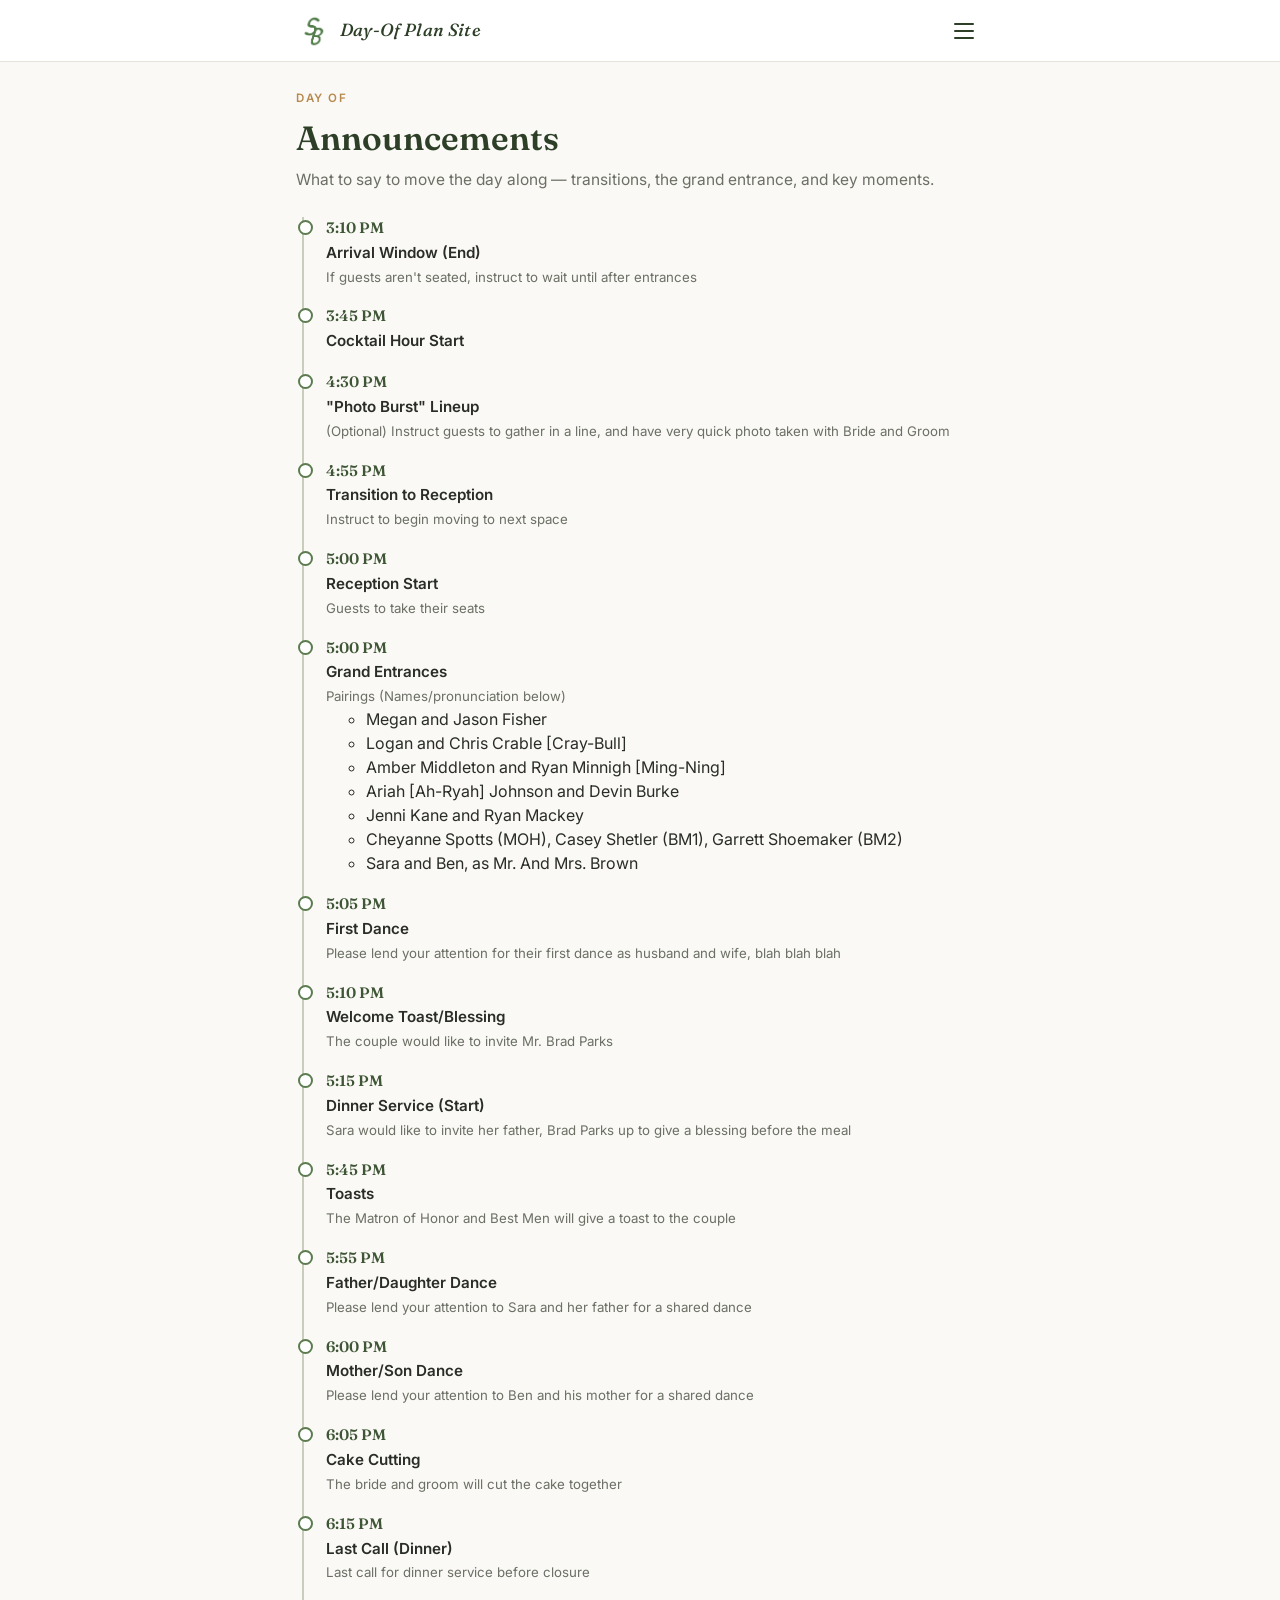
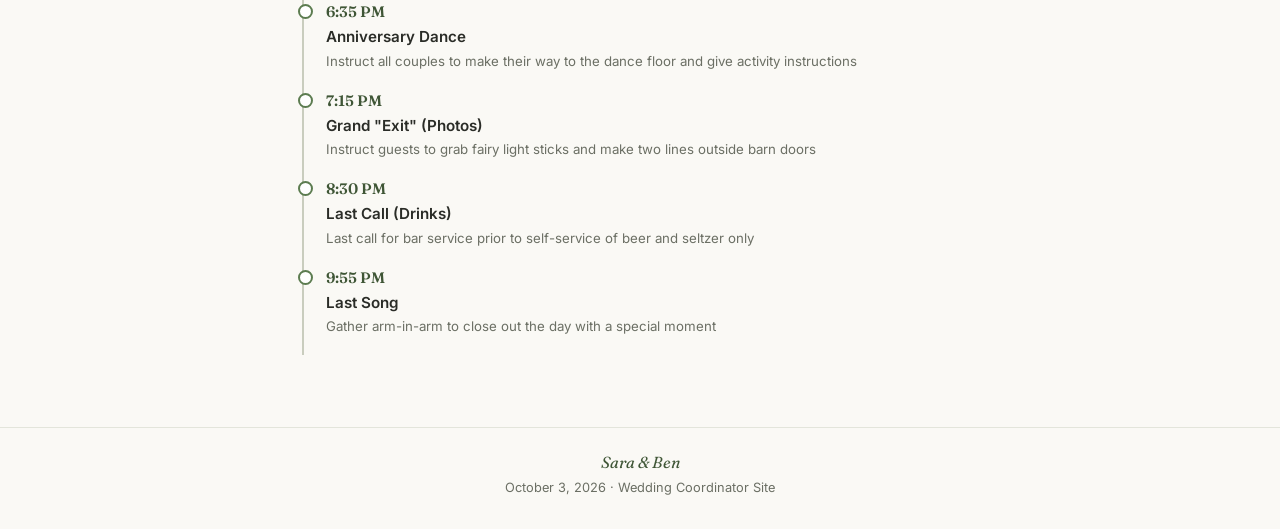
==== announcements.html @ e5827479 "v2 site rework Day-before and day of info now included" ====
<!DOCTYPE html>
<html lang="en">
<head>
<meta charset="UTF-8">
<meta name="viewport" content="width=device-width, initial-scale=1.0">
<title>Announcements — Sara &amp; Ben's Wedding Plan Site</title>
<link rel="icon" href="images/logo.png">
<link rel="stylesheet" href="css/styles.css">
</head>
<body data-page="announcements.html">
<a class="skip-link" href="#main-content">Skip to content</a>
<div id="site-header-mount"></div>

<main id="main-content">
  <p class="page-kicker">Day of</p>
  <h1 class="page-title">Announcements</h1>
  <p class="page-intro">What to say to move the day along — transitions, the grand entrance, and key moments.</p>

  <ol class="timeline">
    <li class="timeline-item">
      <div class="timeline-time">3:10 PM</div>
      <div class="timeline-event">Arrival Window (End)</div>
      <div class="timeline-meta">If guests aren&#x27;t seated, instruct to wait until after entrances</div>
    </li>
    <li class="timeline-item">
      <div class="timeline-time">3:45 PM</div>
      <div class="timeline-event">Cocktail Hour Start</div>
    </li>
    <li class="timeline-item">
      <div class="timeline-time">4:30 PM</div>
      <div class="timeline-event">&quot;Photo Burst&quot; Lineup</div>
      <div class="timeline-meta">(Optional) Instruct guests to gather in a line, and have very quick photo taken with Bride and Groom</div>
    </li>
    <li class="timeline-item">
      <div class="timeline-time">4:55 PM</div>
      <div class="timeline-event">Transition to Reception</div>
      <div class="timeline-meta">Instruct to begin moving to next space</div>
    </li>
    <li class="timeline-item">
      <div class="timeline-time">5:00 PM</div>
      <div class="timeline-event">Reception Start</div>
      <div class="timeline-meta">Guests to take their seats</div>
    </li>
    <li class="timeline-item">
      <div class="timeline-time">5:00 PM</div>
      <div class="timeline-event">Grand Entrances</div>
      <div class="timeline-meta">Pairings (Names/pronunciation below)</div>
      <ul class="ordered-list-sublist">
        <li><span>Megan and Jason Fisher</span></li>
        <li><span>Logan and Chris Crable [Cray-Bull]</span></li>
        <li><span>Amber Middleton and Ryan Minnigh [Ming-Ning]</span></li>
        <li><span>Ariah [Ah-Ryah] Johnson and Devin Burke</span></li>
        <li><span>Jenni Kane and Ryan Mackey</span></li>
        <li><span>Cheyanne Spotts (MOH), Casey Shetler (BM1), Garrett Shoemaker (BM2)</span></li>
        <li><span>Sara and Ben, as Mr. And Mrs. Brown</span></li>
      </ul>
    </li>
    <li class="timeline-item">
      <div class="timeline-time">5:05 PM</div>
      <div class="timeline-event">First Dance</div>
      <div class="timeline-meta">Please lend your attention for their first dance as husband and wife, blah blah blah</div>
    </li>
    <li class="timeline-item">
      <div class="timeline-time">5:10 PM</div>
      <div class="timeline-event">Welcome Toast/Blessing</div>
      <div class="timeline-meta">The couple would like to invite Mr. Brad Parks</div>
    </li>
    <li class="timeline-item">
      <div class="timeline-time">5:15 PM</div>
      <div class="timeline-event">Dinner Service (Start)</div>
      <div class="timeline-meta">Sara would like to invite her father, Brad Parks up to give a blessing before the meal</div>
    </li>
    <li class="timeline-item">
      <div class="timeline-time">5:45 PM</div>
      <div class="timeline-event">Toasts</div>
      <div class="timeline-meta">The Matron of Honor and Best Men will give a toast to the couple</div>
    </li>
    <li class="timeline-item">
      <div class="timeline-time">5:55 PM</div>
      <div class="timeline-event">Father/Daughter Dance</div>
      <div class="timeline-meta">Please lend your attention to Sara and her father for a shared dance</div>
    </li>
    <li class="timeline-item">
      <div class="timeline-time">6:00 PM</div>
      <div class="timeline-event">Mother/Son Dance</div>
      <div class="timeline-meta">Please lend your attention to Ben and his mother for a shared dance</div>
    </li>
    <li class="timeline-item">
      <div class="timeline-time">6:05 PM</div>
      <div class="timeline-event">Cake Cutting</div>
      <div class="timeline-meta">The bride and groom will cut the cake together</div>
    </li>
    <li class="timeline-item">
      <div class="timeline-time">6:15 PM</div>
      <div class="timeline-event">Last Call (Dinner)</div>
      <div class="timeline-meta">Last call for dinner service before closure</div>
    </li>
    <li class="timeline-item">
      <div class="timeline-time">6:35 PM</div>
      <div class="timeline-event">Anniversary Dance</div>
      <div class="timeline-meta">Instruct all couples to make their way to the dance floor and give activity instructions</div>
    </li>
    <li class="timeline-item">
      <div class="timeline-time">7:15 PM</div>
      <div class="timeline-event">Grand &quot;Exit&quot; (Photos)</div>
      <div class="timeline-meta">Instruct guests to grab fairy light sticks and make two lines outside barn doors</div>
    </li>
    <li class="timeline-item">
      <div class="timeline-time">8:30 PM</div>
      <div class="timeline-event">Last Call (Drinks)</div>
      <div class="timeline-meta">Last call for bar service prior to self-service of beer and seltzer only</div>
    </li>
    <li class="timeline-item">
      <div class="timeline-time">9:55 PM</div>
      <div class="timeline-event">Last Song</div>
      <div class="timeline-meta">Gather arm-in-arm to close out the day with a special moment</div>
    </li>  </ol>
</main>

<div id="site-footer-mount"></div>
<script src="js/script.js"></script>
</body>
</html>
---- css/styles.css ----
/* ==========================================================================
   Sara & Ben — Wedding Plan Site
   Shared stylesheet
   ========================================================================== */

@import url('https://fonts.googleapis.com/css2?family=Fraunces:ital,opsz,wght@0,9..144,400;0,9..144,500;0,9..144,600;1,9..144,500&family=Inter:wght@400;500;600;700&display=swap');

:root {
  /* Color */
  --color-primary: #5C7C50;
  --color-primary-dark: #3F5636;
  --color-primary-darker: #2E3F28;
  --color-primary-light: #EAEFE4;
  --color-primary-tint: #F4F6F1;
  --color-gold: #B8894F;
  --color-bg: #FAF9F5;
  --color-card: #FFFFFF;
  --color-text: #2A2C27;
  --color-text-muted: #6B6F64;
  --color-border: #E3E5DB;
  --color-border-strong: #C9CDBE;

  /* Type */
  --font-display: "Fraunces", Georgia, serif;
  --font-body: "Inter", -apple-system, BlinkMacSystemFont, "Segoe UI", sans-serif;

  /* Layout */
  --header-height: 62px;
  --max-width: 720px;
  --radius: 10px;
  --radius-sm: 6px;
  --shadow-sm: 0 1px 2px rgba(37, 43, 27, 0.06);
  --shadow-md: 0 6px 20px rgba(37, 43, 27, 0.10);
}

* { box-sizing: border-box; }

html { -webkit-text-size-adjust: 100%; }

body {
  margin: 0;
  font-family: var(--font-body);
  background: var(--color-bg);
  color: var(--color-text);
  line-height: 1.5;
  -webkit-font-smoothing: antialiased;
}

img { max-width: 100%; display: block; }

a { color: inherit; }

button { font-family: inherit; }

/* ---------- Skip link / focus ---------- */
.skip-link {
  position: absolute;
  left: -999px;
  top: 0;
  background: var(--color-primary-dark);
  color: #fff;
  padding: 10px 16px;
  border-radius: 0 0 8px 0;
  z-index: 200;
}
.skip-link:focus {
  left: 0;
}

:focus-visible {
  outline: 3px solid var(--color-gold);
  outline-offset: 2px;
}

/* ---------- Header ---------- */
.site-header {
  position: sticky;
  top: 0;
  z-index: 100;
  height: var(--header-height);
  background: var(--color-card);
  border-bottom: 1px solid var(--color-border);
}

.header-inner {
  max-width: var(--max-width);
  margin: 0 auto;
  height: 100%;
  display: flex;
  align-items: center;
  justify-content: space-between;
  padding: 0 16px;
}

.brand {
  display: flex;
  align-items: center;
  gap: 10px;
  text-decoration: none;
  color: var(--color-primary-darker);
}

.brand-logo {
  width: 34px;
  height: 34px;
  object-fit: contain;
}

.brand-text {
  font-family: var(--font-display);
  font-style: italic;
  font-weight: 500;
  font-size: 1.1rem;
  letter-spacing: 0.01em;
  white-space: nowrap;
}

@media (max-width: 360px) {
  .brand-text { font-size: 0.95rem; }
}

.menu-toggle {
  width: 40px;
  height: 40px;
  border: none;
  background: transparent;
  border-radius: var(--radius-sm);
  display: flex;
  flex-direction: column;
  align-items: center;
  justify-content: center;
  gap: 5px;
  cursor: pointer;
}

.menu-toggle:hover { background: var(--color-primary-tint); }

.menu-toggle span {
  display: block;
  width: 20px;
  height: 2px;
  background: var(--color-primary-darker);
  border-radius: 2px;
  transition: transform 0.22s ease, opacity 0.22s ease;
}

.menu-toggle[aria-expanded="true"] span:nth-child(1) {
  transform: translateY(7px) rotate(45deg);
}
.menu-toggle[aria-expanded="true"] span:nth-child(2) {
  opacity: 0;
}
.menu-toggle[aria-expanded="true"] span:nth-child(3) {
  transform: translateY(-7px) rotate(-45deg);
}

/* ---------- Slide-down nav menu ---------- */
.site-menu {
  position: fixed;
  top: var(--header-height);
  left: 0;
  right: 0;
  background: var(--color-primary-darker);
  z-index: 100;
  max-height: 0;
  overflow: hidden;
  transition: max-height 0.28s ease;
}

.site-menu.is-open {
  max-height: 480px;
}

.site-menu ul {
  list-style: none;
  margin: 0;
  padding: 8px 0 14px;
  max-width: var(--max-width);
  margin: 0 auto;
}

.site-menu a {
  display: block;
  padding: 13px 20px;
  color: #F2F1EA;
  text-decoration: none;
  font-size: 1.02rem;
  font-weight: 500;
  border-left: 3px solid transparent;
}

.site-menu a:hover,
.site-menu a:focus-visible {
  background: rgba(255,255,255,0.06);
}

.site-menu a.is-active {
  color: #fff;
  border-left-color: var(--color-gold);
  background: rgba(255,255,255,0.06);
}

.menu-overlay {
  position: fixed;
  inset: var(--header-height) 0 0 0;
  background: rgba(20, 24, 16, 0.35);
  z-index: 90;
  opacity: 0;
  pointer-events: none;
  transition: opacity 0.22s ease;
}

.menu-overlay.is-open {
  opacity: 1;
  pointer-events: auto;
}

body.menu-locked {
  overflow: hidden;
}

/* ---------- Page shell ---------- */
main {
  max-width: var(--max-width);
  margin: 0 auto;
  padding: 28px 16px 56px;
  min-height: calc(100vh - var(--header-height) - 120px);
}

.page-title {
  font-family: var(--font-display);
  font-weight: 600;
  font-size: 1.9rem;
  color: var(--color-primary-darker);
  margin: 0 0 4px;
}

.page-kicker {
  text-transform: uppercase;
  letter-spacing: 0.14em;
  font-size: 0.72rem;
  font-weight: 600;
  color: var(--color-gold);
  margin: 0 0 6px;
}

.page-intro {
  color: var(--color-text-muted);
  margin: 0 0 26px;
  font-size: 0.97rem;
}

/* ---------- Home page ---------- */
.hero {
  text-align: center;
  padding: 18px 8px 8px;
}

.hero-mark {
  width: 72px;
  height: 72px;
  margin: 0 auto 18px;
  object-fit: contain;
}

.hero-title {
  font-family: var(--font-display);
  font-weight: 600;
  font-size: 2.1rem;
  line-height: 1.15;
  color: var(--color-primary-darker);
  margin: 0 0 10px;
}

.hero-date {
  display: inline-block;
  font-family: var(--font-body);
  font-weight: 600;
  letter-spacing: 0.06em;
  color: var(--color-primary-dark);
  background: var(--color-primary-light);
  border-radius: 999px;
  padding: 6px 18px;
  font-size: 0.9rem;
  margin-bottom: 30px;
}

.hero-card {
  text-align: left;
  background: var(--color-card);
  border: 1px solid var(--color-border);
  border-radius: var(--radius);
  padding: 20px 22px;
  margin-bottom: 16px;
  box-shadow: var(--shadow-sm);
}

.hero-card h2 {
  font-family: var(--font-display);
  font-style: italic;
  font-weight: 500;
  font-size: 1.15rem;
  margin: 0 0 8px;
  color: var(--color-primary-dark);
}

.hero-card p {
  margin: 0;
  color: var(--color-text-muted);
  font-size: 0.95rem;
}

.hero-nav-list {
  margin-top: 8px;
  display: grid;
  grid-template-columns: 1fr 1fr;
  gap: 10px;
}

.hero-nav-list a {
  display: flex;
  align-items: center;
  gap: 8px;
  text-decoration: none;
  background: var(--color-primary-tint);
  border: 1px solid var(--color-border);
  border-radius: var(--radius-sm);
  padding: 12px 12px;
  font-size: 0.88rem;
  font-weight: 600;
  color: var(--color-primary-darker);
}

.hero-nav-list a:hover { border-color: var(--color-primary); }

.hero-nav-list .dot {
  width: 6px;
  height: 6px;
  border-radius: 50%;
  background: var(--color-gold);
  flex: none;
}

/* ---------- Section header bars (ceremony / food / family) ---------- */
.section-block {
  margin-bottom: 22px;
}

.section-bar {
  background: var(--color-primary);
  color: #fff;
  font-weight: 600;
  font-size: 0.82rem;
  letter-spacing: 0.06em;
  text-transform: uppercase;
  padding: 11px 16px;
  border-radius: var(--radius-sm) var(--radius-sm) 0 0;
}

.section-bar.alt { background: var(--color-primary-dark); }

.section-body {
  background: var(--color-card);
  border: 1px solid var(--color-border);
  border-top: none;
  border-radius: 0 0 var(--radius-sm) var(--radius-sm);
  overflow: hidden;
}

.ordered-list {
  list-style: none;
  margin: 0;
  padding: 0;
  counter-reset: item;
}

.ordered-list li {
  counter-increment: item;
  display: flex;
  gap: 12px;
  align-items: baseline;
  padding: 10px 16px;
  border-bottom: 1px solid var(--color-border);
  font-size: 0.93rem;
}

.ordered-list li:last-child { border-bottom: none; }

.ordered-list li::before {
  content: counter(item);
  flex: none;
  width: 22px;
  height: 22px;
  border-radius: 50%;
  background: var(--color-primary-light);
  color: var(--color-primary-dark);
  font-weight: 700;
  font-size: 0.72rem;
  display: flex;
  align-items: center;
  justify-content: center;
}

/* plain rows, no counter (for food/drink lists where an Order # exists but isn't a rank) */
.plain-list { list-style: none; margin: 0; padding: 0; }
.plain-list li {
  padding: 10px 16px;
  border-bottom: 1px solid var(--color-border);
  font-size: 0.93rem;
  display: flex;
  align-items: baseline;
  gap: 10px;
}
.plain-list li:last-child { border-bottom: none; }

.category-tag {
  flex: none;
  background: var(--color-primary-light);
  color: var(--color-primary-dark);
  font-size: 0.66rem;
  font-weight: 700;
  letter-spacing: 0.05em;
  text-transform: uppercase;
  padding: 3px 8px;
  border-radius: 999px;
  white-space: nowrap;
}

/* ---------- Tables ---------- */
.table-wrap {
  background: var(--color-card);
  border: 1px solid var(--color-border);
  border-radius: var(--radius);
  overflow: hidden;
  box-shadow: var(--shadow-sm);
}

table {
  width: 100%;
  border-collapse: collapse;
  font-size: 0.88rem;
}

thead th {
  background: var(--color-primary-dark);
  color: #fff;
  text-align: left;
  font-weight: 600;
  font-size: 0.72rem;
  letter-spacing: 0.07em;
  text-transform: uppercase;
  padding: 10px 12px;
}

tbody td {
  padding: 10px 12px;
  border-bottom: 1px solid var(--color-border);
  vertical-align: top;
}

tbody tr:last-child td { border-bottom: none; }

tbody tr:nth-child(even) { background: var(--color-primary-tint); }

.cell-primary { font-weight: 600; color: var(--color-primary-darker); }
.cell-muted { color: var(--color-text-muted); font-size: 0.85em; }

a.phone-link {
  color: var(--color-primary-dark);
  font-weight: 600;
  text-decoration: none;
}
a.phone-link:hover { text-decoration: underline; }

/* ---------- Schedule / timeline ---------- */
.filter-bar {
  position: relative;
  margin-bottom: 18px;
}

.filter-toggle {
  width: 100%;
  display: flex;
  align-items: center;
  justify-content: space-between;
  background: var(--color-primary-light);
  border: 1px solid var(--color-border-strong);
  color: var(--color-primary-darker);
  font-weight: 600;
  font-size: 0.88rem;
  border-radius: var(--radius-sm);
  padding: 11px 14px;
  cursor: pointer;
}

.filter-toggle .chev { transition: transform 0.2s ease; }
.filter-toggle[aria-expanded="true"] .chev { transform: rotate(180deg); }

.filter-count {
  background: var(--color-gold);
  color: #fff;
  border-radius: 999px;
  font-size: 0.7rem;
  padding: 2px 8px;
  margin-left: 8px;
}

.filter-panel {
  display: none;
  background: var(--color-card);
  border: 1px solid var(--color-border-strong);
  border-top: none;
  border-radius: 0 0 var(--radius-sm) var(--radius-sm);
  padding: 12px 14px 14px;
  max-height: 320px;
  overflow-y: auto;
}

.filter-panel.is-open { display: block; }

.filter-actions {
  display: flex;
  gap: 10px;
  margin-bottom: 10px;
  padding-bottom: 10px;
  border-bottom: 1px solid var(--color-border);
}

.filter-actions button {
  background: none;
  border: none;
  color: var(--color-primary-dark);
  font-weight: 600;
  font-size: 0.8rem;
  cursor: pointer;
  padding: 0;
}
.filter-actions button:hover { text-decoration: underline; }

.filter-option {
  display: flex;
  align-items: center;
  gap: 9px;
  padding: 7px 2px;
  font-size: 0.87rem;
  cursor: pointer;
}

.filter-option input { width: 16px; height: 16px; accent-color: var(--color-primary); flex: none; }

.filter-tabs {
  display: flex;
  gap: 4px;
  margin-bottom: 10px;
}

.filter-tab {
  flex: 1;
  background: var(--color-primary-tint);
  border: 1px solid var(--color-border);
  color: var(--color-text-muted);
  font-weight: 600;
  font-size: 0.78rem;
  padding: 8px 6px;
  border-radius: var(--radius-sm);
  cursor: pointer;
}

.filter-tab.is-active {
  background: var(--color-primary-dark);
  border-color: var(--color-primary-dark);
  color: #fff;
}

.filter-group { display: none; }
.filter-group.is-active { display: block; }

/* ---------- Legend (bold = owner, plain = people needed) ---------- */
.legend-key {
  display: flex;
  flex-wrap: wrap;
  gap: 14px;
  background: var(--color-card);
  border: 1px solid var(--color-border);
  border-radius: var(--radius-sm);
  padding: 11px 14px;
  margin-bottom: 18px;
  font-size: 0.82rem;
  color: var(--color-text-muted);
}

.legend-key .legend-item {
  display: flex;
  align-items: center;
  gap: 7px;
}

.legend-key .legend-swatch {
  font-family: var(--font-body);
  font-size: 0.82rem;
}

.legend-key .legend-swatch.is-bold { font-weight: 700; color: var(--color-text); }

.legend-key .legend-key-dot {
  width: 10px;
  height: 10px;
  border-radius: 50%;
  background: var(--color-gold);
  flex: none;
  box-shadow: 0 0 0 3px rgba(184, 137, 79, 0.18);
}

/* ---------- Phase-of-day group headings within the timeline ---------- */
.phase-heading {
  position: relative;
  margin: 0 0 14px;
  padding-bottom: 6px;
}

.phase-heading:not(:first-child) {
  margin-top: 6px;
  padding-top: 20px;
}

.phase-heading .phase-heading-inner {
  display: inline-flex;
  align-items: center;
  gap: 8px;
  background: var(--color-primary-darker);
  color: #fff;
  font-weight: 600;
  font-size: 0.72rem;
  letter-spacing: 0.08em;
  text-transform: uppercase;
  padding: 5px 12px 5px 10px;
  border-radius: 999px;
  margin-left: -22px;
}

.timeline {
  list-style: none;
  position: relative;
  margin-left: 6px;
  margin-top: 0;
  padding-left: 22px;
  border-left: 2px solid var(--color-border-strong);
}

.timeline-item {
  position: relative;
  padding-bottom: 18px;
}

.timeline-item::before {
  content: "";
  position: absolute;
  left: -28px;
  top: 3px;
  width: 11px;
  height: 11px;
  border-radius: 50%;
  background: var(--color-card);
  border: 2px solid var(--color-primary);
}

.timeline-item.is-key::before {
  width: 15px;
  height: 15px;
  left: -30px;
  top: 1px;
  background: var(--color-gold);
  border: 2px solid var(--color-gold);
  box-shadow: 0 0 0 4px rgba(184, 137, 79, 0.22);
}

.timeline-item.is-key {
  background: linear-gradient(90deg, rgba(184,137,79,0.09), rgba(184,137,79,0) 70%);
  border-left: 2px solid var(--color-gold);
  margin-left: -12px;
  padding-left: 10px;
  border-radius: 0 6px 6px 0;
}

.key-badge {
  display: inline-block;
  background: var(--color-gold);
  color: #fff;
  font-size: 0.62rem;
  font-weight: 700;
  letter-spacing: 0.06em;
  text-transform: uppercase;
  padding: 1px 7px;
  border-radius: 999px;
  margin-left: 7px;
  vertical-align: middle;
}

.timeline-time {
  font-family: var(--font-display);
  font-weight: 600;
  color: var(--color-primary-dark);
  font-size: 0.95rem;
  margin-bottom: 2px;
}

.timeline-event {
  font-weight: 600;
  font-size: 0.95rem;
  color: var(--color-text);
}

.timeline-meta {
  margin-top: 3px;
  font-size: 0.83rem;
  color: var(--color-text-muted);
}

.timeline-meta strong { color: var(--color-primary-dark); font-weight: 600; }

.empty-state {
  text-align: center;
  color: var(--color-text-muted);
  padding: 30px 10px;
  font-size: 0.9rem;
}

/* ---------- Location ---------- */
.map-card {
  background: var(--color-card);
  border: 1px solid var(--color-border);
  border-radius: var(--radius);
  overflow: hidden;
  box-shadow: var(--shadow-sm);
}

.map-card img { width: 100%; }

.map-caption {
  padding: 12px 16px;
  font-size: 0.85rem;
  color: var(--color-text-muted);
  border-top: 1px solid var(--color-border);
}

.map-legend {
  padding: 14px 16px 16px;
  border-top: 1px solid var(--color-border);
}

.map-legend-title {
  font-size: 0.72rem;
  font-weight: 700;
  letter-spacing: 0.08em;
  text-transform: uppercase;
  color: var(--color-text-muted);
  margin: 0 0 10px;
}

.map-legend-grid {
  display: grid;
  grid-template-columns: 1fr 1fr;
  gap: 8px 14px;
}

.map-legend-row {
  display: flex;
  align-items: center;
  gap: 8px;
  font-size: 0.85rem;
}

.map-legend-swatch {
  width: 16px;
  height: 16px;
  border-radius: 5px;
  flex: none;
  display: inline-flex;
  align-items: center;
  justify-content: center;
  font-size: 0.65rem;
  font-weight: 700;
  color: #fff;
}

.map-legend-swatch.is-dot { border-radius: 50%; }

/* ---------- Photo gallery / lightbox ---------- */
.gallery-strip {
  display: grid;
  grid-template-columns: repeat(2, 1fr);
  gap: 10px;
}

.gallery-item {
  border: none;
  padding: 0;
  background: none;
  cursor: pointer;
  border-radius: var(--radius-sm);
  overflow: hidden;
  position: relative;
  aspect-ratio: 4 / 3;
  box-shadow: var(--shadow-sm);
}

.gallery-item img {
  width: 100%;
  height: 100%;
  object-fit: cover;
  display: block;
  transition: transform 0.2s ease;
}

.gallery-item:hover img { transform: scale(1.04); }

.gallery-item-label {
  position: absolute;
  left: 0;
  right: 0;
  bottom: 0;
  padding: 6px 9px 7px;
  font-size: 0.72rem;
  font-weight: 600;
  color: #fff;
  background: linear-gradient(to top, rgba(20,24,16,0.75), rgba(20,24,16,0));
  text-align: left;
}

.lightbox {
  position: fixed;
  inset: 0;
  background: rgba(15, 18, 11, 0.92);
  z-index: 200;
  display: none;
  align-items: center;
  justify-content: center;
  padding: 20px;
}

.lightbox.is-open { display: flex; }

.lightbox img {
  max-width: 100%;
  max-height: 82vh;
  border-radius: var(--radius-sm);
  box-shadow: var(--shadow-md);
}

.lightbox-caption {
  position: absolute;
  bottom: 26px;
  left: 0;
  right: 0;
  text-align: center;
  color: #F2F1EA;
  font-size: 0.85rem;
  padding: 0 20px;
}

.lightbox-close {
  position: absolute;
  top: 16px;
  right: 16px;
  width: 40px;
  height: 40px;
  border-radius: 50%;
  border: none;
  background: rgba(255,255,255,0.12);
  color: #fff;
  font-size: 1.3rem;
  line-height: 1;
  cursor: pointer;
}

.lightbox-nav {
  position: absolute;
  top: 50%;
  transform: translateY(-50%);
  width: 44px;
  height: 44px;
  border-radius: 50%;
  border: none;
  background: rgba(255,255,255,0.12);
  color: #fff;
  font-size: 1.4rem;
  cursor: pointer;
}

.lightbox-nav.prev { left: 12px; }
.lightbox-nav.next { right: 12px; }

@media (min-width: 560px) {
  .gallery-strip { grid-template-columns: repeat(3, 1fr); }
}

/* ---------- Family portrait list ---------- */
.shot-list { list-style: none; margin: 0; padding: 0; }

.shot-row {
  display: flex;
  align-items: flex-start;
  gap: 12px;
  padding: 11px 16px;
  border-bottom: 1px solid var(--color-border);
}

.shot-row:last-child { border-bottom: none; }

.shot-row input[type="checkbox"] {
  width: 20px;
  height: 20px;
  margin-top: 1px;
  accent-color: var(--color-primary);
  flex: none;
  cursor: pointer;
}

.shot-label {
  display: flex;
  gap: 10px;
  align-items: baseline;
  flex: 1;
  cursor: pointer;
}

.shot-number {
  flex: none;
  font-weight: 700;
  font-size: 0.78rem;
  color: var(--color-gold);
  min-width: 20px;
}

.shot-people {
  font-size: 0.9rem;
  line-height: 1.4;
}

.shot-row.is-done .shot-people {
  color: var(--color-text-muted);
  text-decoration: line-through;
  text-decoration-color: var(--color-border-strong);
}

/* ---------- Footer ---------- */
.site-footer {
  border-top: 1px solid var(--color-border);
  padding: 22px 16px 32px;
  text-align: center;
}

.site-footer p {
  margin: 0;
  font-size: 0.8rem;
  color: var(--color-text-muted);
}

.site-footer .footer-names {
  font-family: var(--font-display);
  font-style: italic;
  font-size: 1rem;
  color: var(--color-primary-dark);
  margin-bottom: 4px;
}

/* ---------- Utility ---------- */
.visually-hidden {
  position: absolute;
  width: 1px; height: 1px;
  overflow: hidden;
  clip: rect(0 0 0 0);
  white-space: nowrap;
}

@media (min-width: 560px) {
  .page-title { font-size: 2.1rem; }
  .hero-title { font-size: 2.4rem; }
}
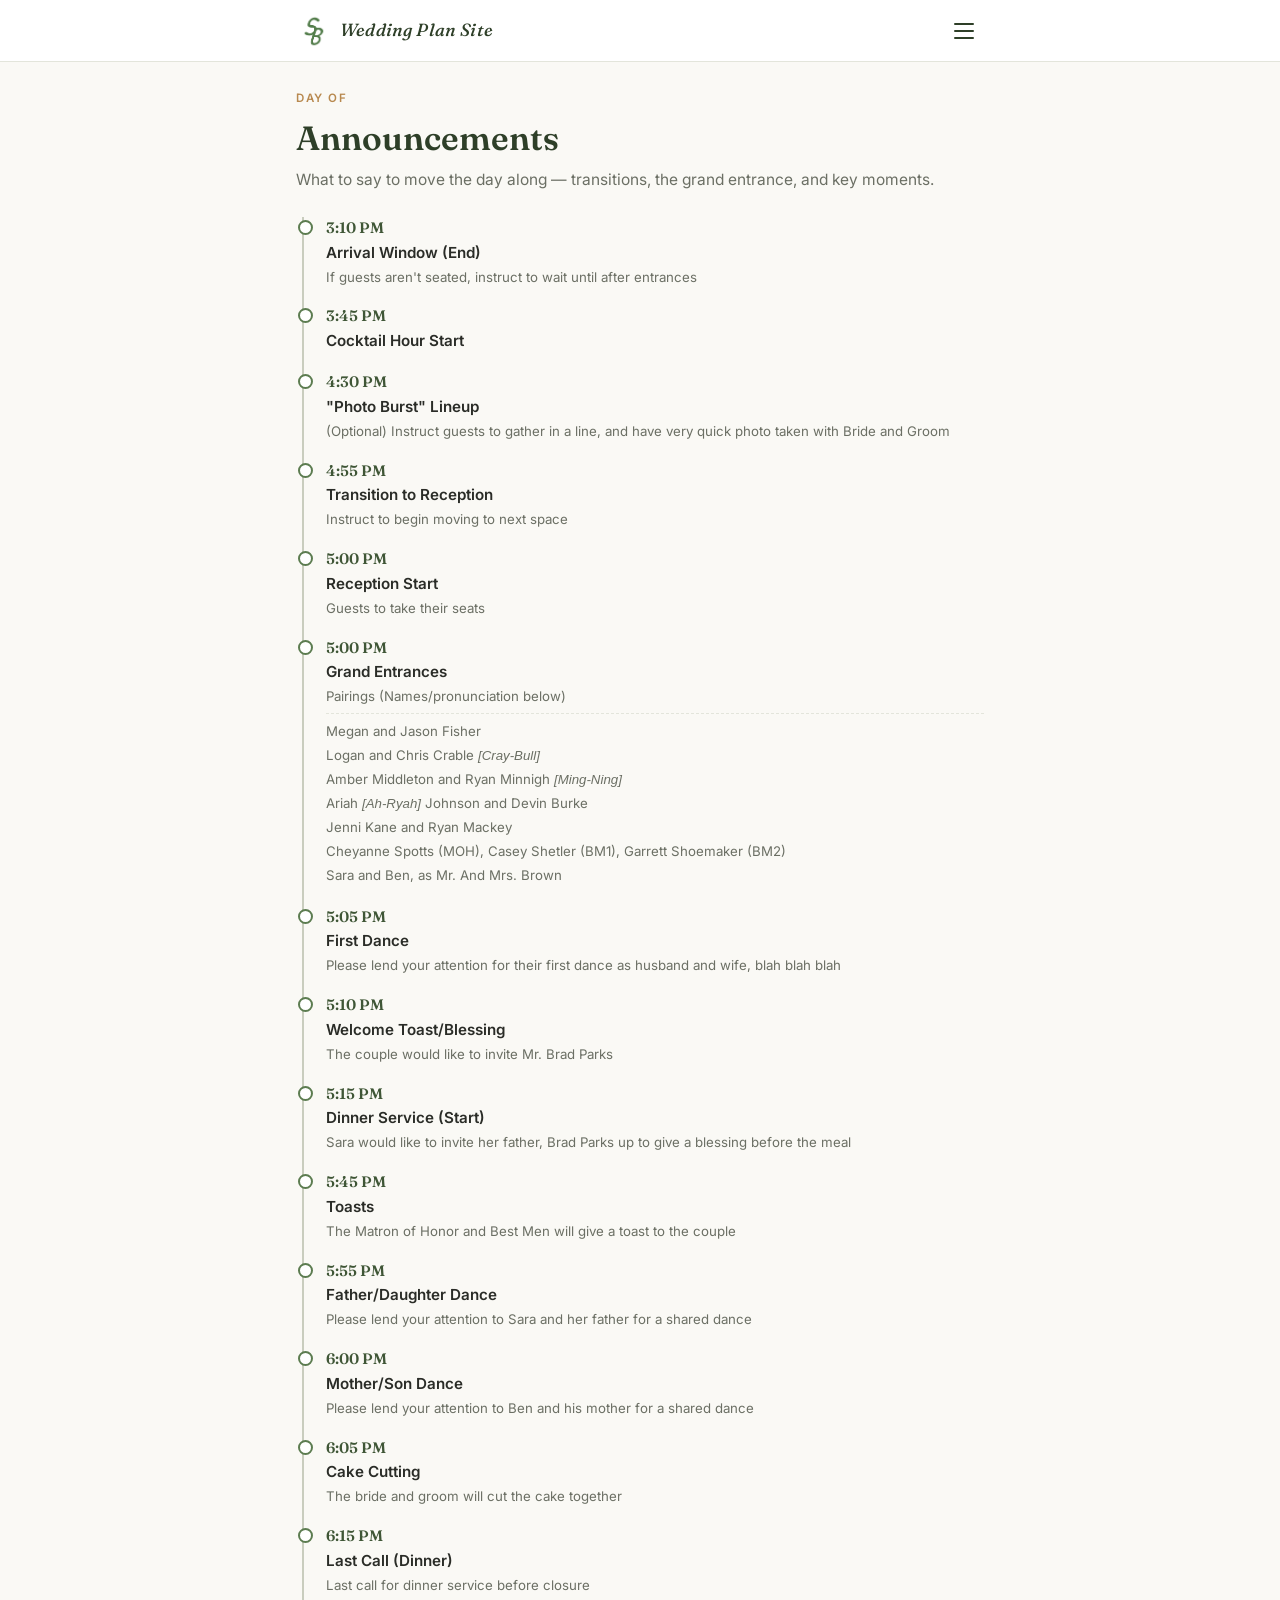
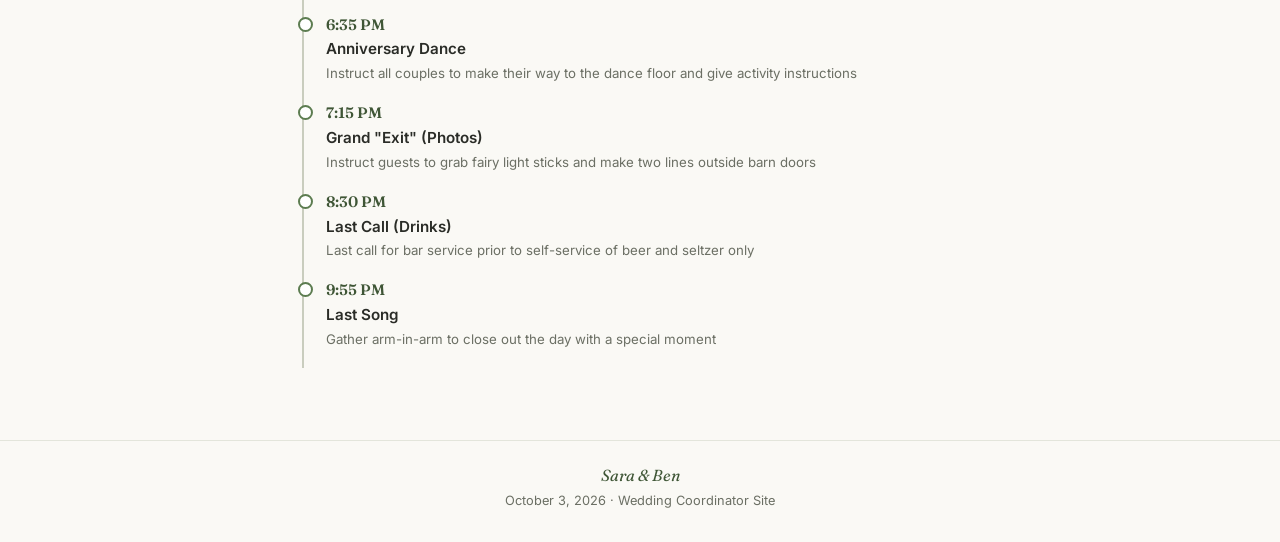
==== commit e9b91f0d: "Corrections Fixed caught bugs and errors" ====
--- a/announcements.html
+++ b/announcements.html
@@ -46,13 +46,13 @@
       <div class="timeline-event">Grand Entrances</div>
       <div class="timeline-meta">Pairings (Names/pronunciation below)</div>
       <ul class="ordered-list-sublist">
-        <li><span>Megan and Jason Fisher</span></li>
-        <li><span>Logan and Chris Crable [Cray-Bull]</span></li>
-        <li><span>Amber Middleton and Ryan Minnigh [Ming-Ning]</span></li>
-        <li><span>Ariah [Ah-Ryah] Johnson and Devin Burke</span></li>
-        <li><span>Jenni Kane and Ryan Mackey</span></li>
-        <li><span>Cheyanne Spotts (MOH), Casey Shetler (BM1), Garrett Shoemaker (BM2)</span></li>
-        <li><span>Sara and Ben, as Mr. And Mrs. Brown</span></li>
+        <li>Megan and Jason Fisher</li>
+        <li>Logan and Chris Crable <em>[Cray-Bull]</em></li>
+        <li>Amber Middleton and Ryan Minnigh <em>[Ming-Ning]</em></li>
+        <li>Ariah <em>[Ah-Ryah]</em> Johnson and Devin Burke</li>
+        <li>Jenni Kane and Ryan Mackey</li>
+        <li>Cheyanne Spotts (MOH), Casey Shetler (BM1), Garrett Shoemaker (BM2)</li>
+        <li>Sara and Ben, as Mr. And Mrs. Brown</li>
       </ul>
     </li>
     <li class="timeline-item">
--- a/css/styles.css
+++ b/css/styles.css
@@ -168,7 +168,9 @@
 }
 
 .site-menu.is-open {
-  max-height: 480px;
+  max-height: 85vh;
+  overflow-y: auto;
+  -webkit-overflow-scrolling: touch;
 }
 
 .site-menu ul {
@@ -179,12 +181,26 @@
   margin: 0 auto;
 }
 
+.site-menu .nav-section-label {
+  display: block;
+  padding: 14px 20px 6px;
+  color: var(--color-gold);
+  text-transform: uppercase;
+  letter-spacing: 0.09em;
+  font-size: 0.68rem;
+  font-weight: 700;
+}
+
+.site-menu li:first-child .nav-section-label {
+  padding-top: 6px;
+}
+
 .site-menu a {
   display: block;
-  padding: 13px 20px;
+  padding: 12px 20px 12px 24px;
   color: #F2F1EA;
   text-decoration: none;
-  font-size: 1.02rem;
+  font-size: 1.0rem;
   font-weight: 500;
   border-left: 3px solid transparent;
 }
@@ -310,6 +326,34 @@
   font-size: 0.95rem;
 }
 
+.hero-card p + .hero-nav-group {
+  margin-top: 22px;
+}
+
+.hero-nav-group + .hero-nav-group {
+  margin-top: 28px;
+}
+
+.hero-nav-group-title {
+  display: inline-flex;
+  align-items: center;
+  gap: 6px;
+  font-size: 0.74rem;
+  font-weight: 700;
+  letter-spacing: 0.09em;
+  text-transform: uppercase;
+  color: var(--color-primary-dark);
+  background: var(--color-primary-light);
+  border: 1px solid var(--color-border-strong);
+  padding: 5px 14px;
+  border-radius: 999px;
+  margin: 0 0 14px;
+}
+
+.hero-nav-group-title .rule {
+  display: none;
+}
+
 .hero-nav-list {
   margin-top: 8px;
   display: grid;
@@ -374,7 +418,7 @@
   counter-reset: item;
 }
 
-.ordered-list li {
+.ordered-list > li {
   counter-increment: item;
   display: flex;
   gap: 12px;
@@ -384,9 +428,109 @@
   font-size: 0.93rem;
 }
 
-.ordered-list li:last-child { border-bottom: none; }
-
-.ordered-list li::before {
+.ordered-list > li:last-child { border-bottom: none; }
+
+/* Rich variant: multi-line content per item (title + personnel + description) */
+.ordered-list.is-rich > li { align-items: flex-start; }
+
+.ordered-list-title { font-weight: 600; }
+
+.ordered-list-meta {
+  display: block;
+  margin-top: 3px;
+  font-size: 0.85em;
+  color: var(--color-text-muted);
+}
+
+.ordered-list-desc {
+  display: block;
+  margin-top: 3px;
+  font-size: 0.92em;
+  color: var(--color-text);
+}
+
+.ordered-list-sublist {
+  list-style: none;
+  margin: 6px 0 0;
+  padding: 6px 0 0;
+  border-top: 1px dashed var(--color-border);
+}
+
+.ordered-list-sublist li {
+  padding: 2px 0;
+  font-size: 0.83rem;
+  color: var(--color-text-muted);
+  border-bottom: none;
+}
+
+.ordered-list-sublist li em {
+  font-style: italic;
+}
+
+/* Small name "chip" list — an easier-to-scan alternative to one long
+   comma-separated string of personnel/people-needed names. */
+.name-chip-list {
+  display: flex;
+  flex-wrap: wrap;
+  gap: 6px;
+  margin-top: 6px;
+}
+
+.name-chip {
+  display: inline-block;
+  background: var(--color-primary-tint);
+  border: 1px solid var(--color-border);
+  color: var(--color-text);
+  font-size: 0.78rem;
+  padding: 3px 9px;
+  border-radius: 999px;
+  white-space: nowrap;
+}
+
+/* Mini-table variant — a compact two-column table nested inside a
+   rich ordered-list item (e.g. Rehearsal's arrival-time breakdown). */
+.mini-table-wrap {
+  margin-top: 10px;
+  border: 1px solid var(--color-border);
+  border-radius: var(--radius-sm);
+  overflow: hidden;
+  width: 100%;
+}
+
+.mini-table {
+  width: 100%;
+  border-collapse: collapse;
+  font-size: 0.83rem;
+}
+
+.mini-table thead th {
+  background: var(--color-primary-tint);
+  color: var(--color-text-muted);
+  text-align: left;
+  font-weight: 700;
+  font-size: 0.66rem;
+  letter-spacing: 0.06em;
+  text-transform: uppercase;
+  padding: 7px 10px;
+  border-bottom: 1px solid var(--color-border);
+}
+
+.mini-table td {
+  padding: 7px 10px;
+  border-bottom: 1px solid var(--color-border);
+  vertical-align: top;
+}
+
+.mini-table tr:last-child td { border-bottom: none; }
+
+.mini-table td.mini-table-time {
+  white-space: nowrap;
+  font-weight: 600;
+  color: var(--color-primary-dark);
+  text-align: right;
+}
+
+.ordered-list > li::before {
   content: counter(item);
   flex: none;
   width: 22px;
@@ -402,6 +546,20 @@
 }
 
 /* plain rows, no counter (for food/drink lists where an Order # exists but isn't a rank) */
+/* Uppercase sub-category label used to group items within a section-body
+   (e.g. "Food" / "Drink" on Food & Drink, or a shot cluster on Photos) */
+.subgroup-label {
+  padding: 9px 16px 9px 14px;
+  font-size: 0.7rem;
+  font-weight: 800;
+  letter-spacing: 0.07em;
+  text-transform: uppercase;
+  color: var(--color-primary-dark);
+  background: var(--color-primary-tint);
+  border-left: 4px solid var(--color-gold);
+  border-bottom: 1px solid var(--color-border);
+}
+
 .plain-list { list-style: none; margin: 0; padding: 0; }
 .plain-list li {
   padding: 10px 16px;
@@ -426,12 +584,55 @@
   white-space: nowrap;
 }
 
+.example-tag {
+  display: inline-block;
+  background: var(--color-border-strong);
+  color: var(--color-text);
+  font-size: 0.6rem;
+  font-weight: 700;
+  letter-spacing: 0.05em;
+  text-transform: uppercase;
+  padding: 2px 7px;
+  border-radius: 999px;
+  margin-left: 7px;
+  white-space: nowrap;
+  vertical-align: middle;
+}
+
+.shell-notice {
+  display: flex;
+  gap: 10px;
+  align-items: flex-start;
+  background: var(--color-primary-tint);
+  border: 1px dashed var(--color-border-strong);
+  border-radius: var(--radius-sm);
+  padding: 12px 14px;
+  margin-bottom: 20px;
+  font-size: 0.87rem;
+  color: var(--color-text-muted);
+}
+
+.shell-notice .shell-notice-dot {
+  flex: none;
+  width: 8px;
+  height: 8px;
+  border-radius: 50%;
+  background: var(--color-gold);
+  margin-top: 6px;
+}
+
 /* ---------- Tables ---------- */
 .table-wrap {
   background: var(--color-card);
   border: 1px solid var(--color-border);
   border-radius: var(--radius);
   overflow: hidden;
+  overflow-x: auto;
+  -webkit-overflow-scrolling: touch;
+  /* Tell the browser this element handles its own horizontal swipes,
+     so a swipe that starts here isn't captured by the page's vertical
+     scroll before the table gets a chance to scroll sideways. */
+  touch-action: pan-x pan-y;
   box-shadow: var(--shadow-sm);
 }
 
@@ -439,6 +640,23 @@
   width: 100%;
   border-collapse: collapse;
   font-size: 0.88rem;
+}
+
+/* Wide tables (many columns, e.g. Inventory): let the table set its own
+   width and scroll horizontally within .table-wrap rather than squishing. */
+.table-wrap--wide table {
+  width: auto;
+  min-width: 760px;
+}
+
+.table-wrap--wide td,
+.table-wrap--wide th {
+  white-space: nowrap;
+}
+
+.table-wrap--wide td.wrap-cell {
+  white-space: normal;
+  min-width: 160px;
 }
 
 thead th {
